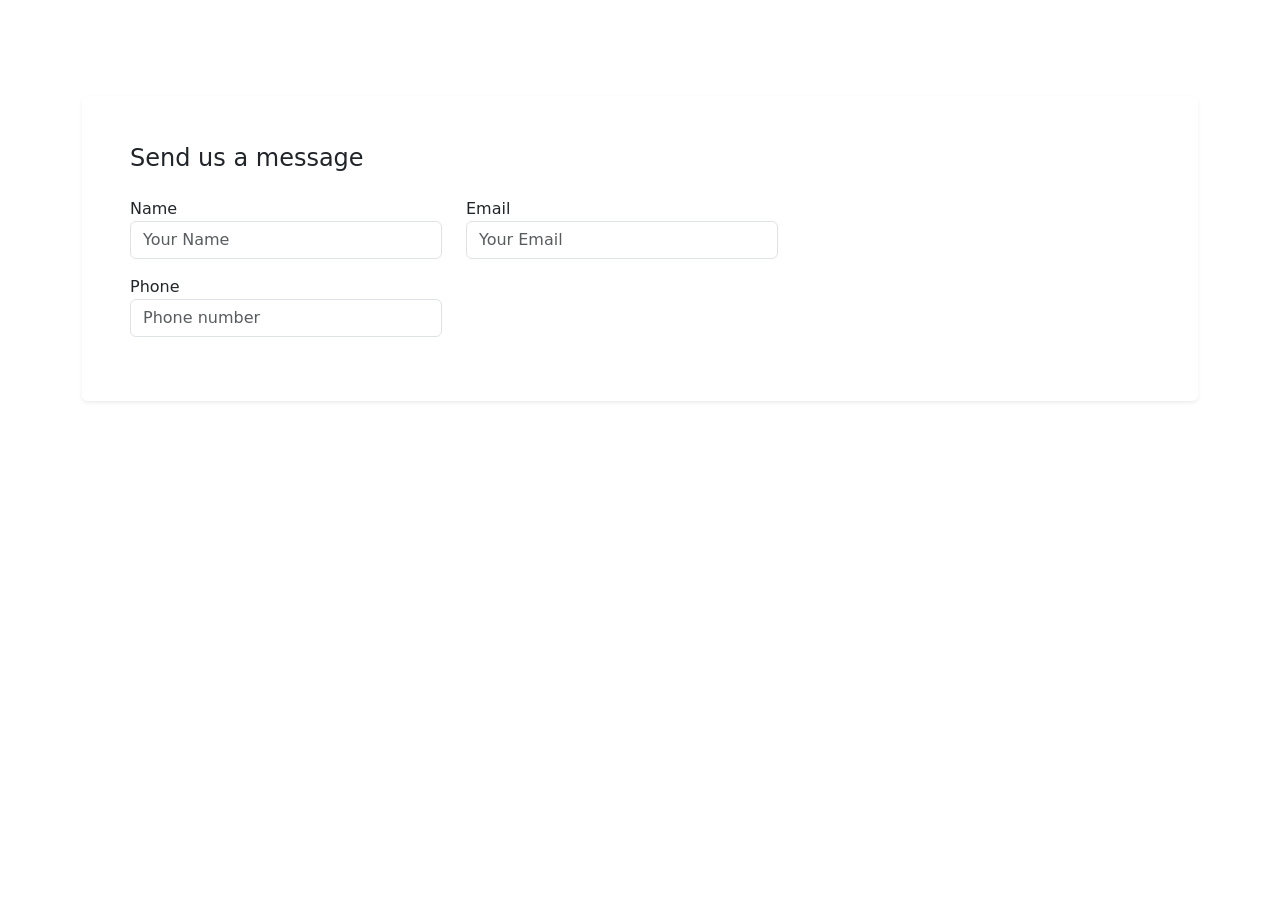
==== HTML/contact.html @ ab5b7143 "update" ====
<!DOCTYPE html>
<html lang="en">
    <head>
        <meta charset="UTF-8">
        <meta name="viewport" content="width=device-width, initial-scale=1.0">
        <link href="https://cdn.jsdelivr.net/npm/bootstrap@5.0.2/dist/css/bootstrap.min.css" rel="stylesheet" integrity="sha384-EVSTQN3/azprG1Anm3QDgpJLIm9Nao0Yz1ztcQTwFspd3yD65VohhpuuCOmLASjC" crossorigin="anonymous">
        <link href="https://cdn.jsdelivr.net/npm/bootstrap-icons@1.5.0/font/bootstrap-icons.css" rel="stylesheet">
        <link rel="stylesheet" href="/CSS/contact.css"/>

    </head>
    <body class="py-5">
        <div class="container my-5">
            <div class="card border-0 shadow-sm overflow-hidden">
                <div class="row g-0">
                    <div class="col-lg-8 p-4 p-md-5 bg-white">
                        <h4 class="mb-4 text-custom">Send us a message</h4>
                        <form action="contact.php" method="POST">
                            <div class="row g-4 mb-3">
                                <div class="col-md-6">
                                    <label class="form-label-custom">Name</label>
                                    <input type="text" name="name" class="form-control form-control-custom" placeholder="Your Name" required>
                                </div>
                                <div class="col-md-6">
                                    <label class="form-label-custom">Email</label>
                                    <input type="email" name="email" class="form-control form-control-custom" placeholder="Your Email" required>
                                </div>
                            </div>
                            <div class="row g-4 mb-3">
                                <div class="col-md-6">
                                    <label class="form-label-custom">Phone</label>
                                    <input type="text" name="phone" class="form-control form-control-custom" placeholder="Phone number" required>
                                </div>
                                
                            </div>
                        </form>
                    </div>
                </div>
            </div>
        </div>

    </body>
</html>
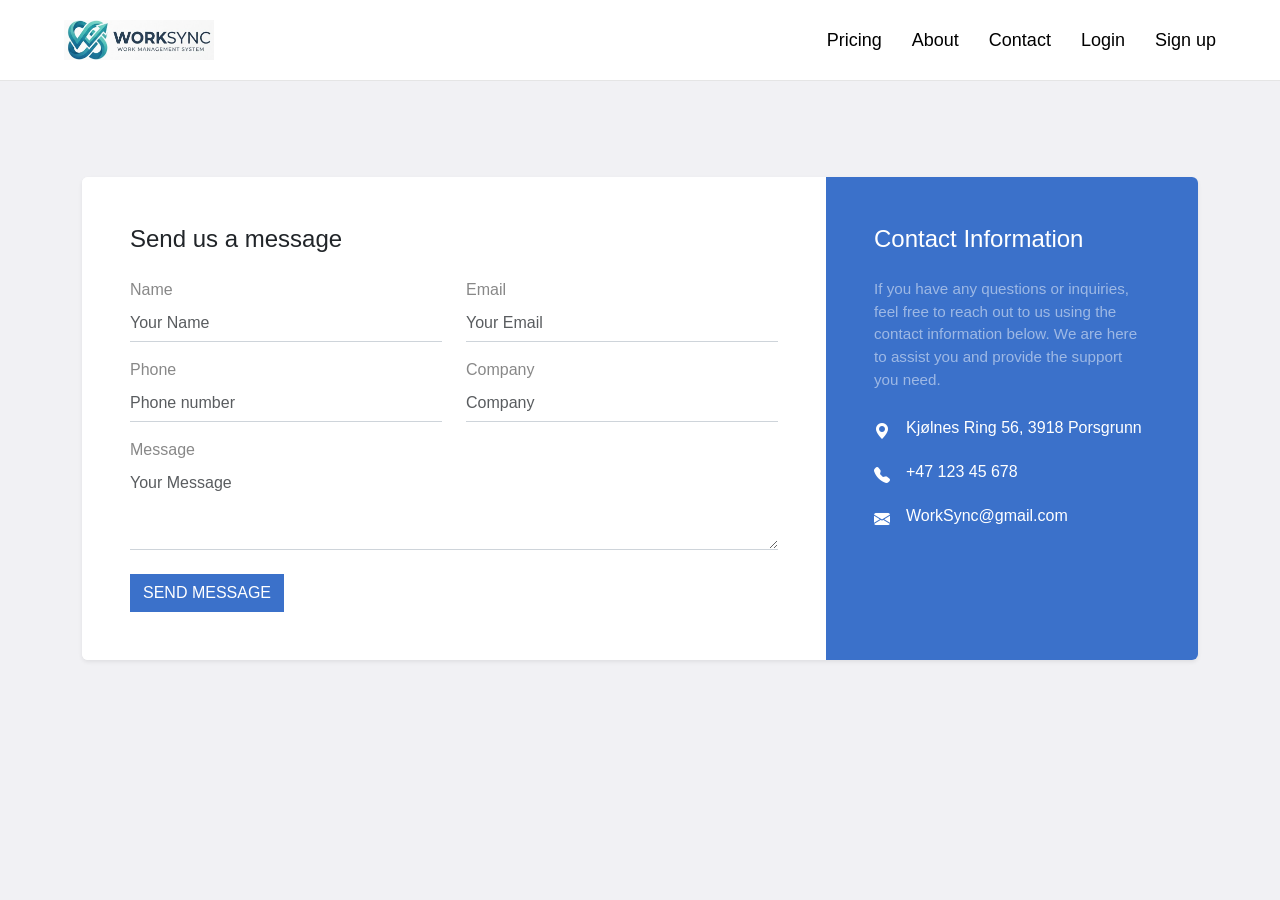
==== commit 0664ac09: "Co-authored-by: Sol Angelica Vaa Johannessen <solangelica@live.no>" ====
--- a/HTML/contact.html
+++ b/HTML/contact.html
@@ -8,7 +8,27 @@
         <link rel="stylesheet" href="/CSS/contact.css"/>
 
     </head>
-    <body class="py-5">
+   
+    <body>
+         <header class="top-header">
+        <div class="logo-container">
+            <a href="/">
+                <img src="/Images/WorkSyncLogo.png" alt="Company Name Logo" class="logo-img" width="150" height="40">
+            </a>
+        </div>
+
+        <nav class="main-nav">
+            <ul class="nav-links">
+                <li><a href="pricing.php">Pricing</a></li>
+                <li><a href="about.php">About</a></li>
+                <li><a href="contact.php">Contact</a></li>
+                <li><a href="log_in.php">Login</a></li>
+                <li><a href="register.php">Sign up</a></li>
+            </ul>
+        </nav>
+    </header>
+        <div class="py-5">
+        
         <div class="container my-5">
             <div class="card border-0 shadow-sm overflow-hidden">
                 <div class="row g-0">
@@ -30,9 +50,34 @@
                                     <label class="form-label-custom">Phone</label>
                                     <input type="text" name="phone" class="form-control form-control-custom" placeholder="Phone number" required>
                                 </div>
-                                
+                                <div class="col-md-6">
+                                    <label class="form-label-custom">Company</label>
+                                    <input type="text" name="company" class="form-control form-control-custom" placeholder="Company" required>
+                                </div>
                             </div>
+                            <div class="mb-4">
+                                <label class="form-label-custom">Message</label>
+                                <textarea name="message" class="form-control form-control-custom" placeholder="Your Message" rows="3" required></textarea>
+                            </div>
+                            <button type="submit" class="btn btn-custom text-uppercase">Send Message</button>
                         </form>
+                    </div>
+                    <div class="col-lg-4 p-md-5 bg-custom-dark text-white d-flex flex-column justify-content-between">
+                        <div>
+                            <h4 class="mb-4">Contact Information</h4>
+                            <p class="text-white-50 mb-4 " style="font-size: 0.95rem;">If you have any questions or inquiries, feel free to reach out to us using the contact information below. We are here to assist you and provide the support you need.</p>
+                            <ul class="list-unstyled">
+                                <li class="d-flex align-items-start mb-3"><i class="bi bi-geo-alt-fill me-3 mt-1"></i>
+                                    <span>Kjølnes Ring 56, 3918 Porsgrunn</span>
+                                </li>
+                                <li class="d-flex align-items-start mb-3"><i class="bi bi-telephone-fill me-3 mt-1"></i>
+                                    <span>+47 123 45 678</span>
+                                </li>
+                                <li class="d-flex align-items-start mb-3"><i class="bi bi-envelope-fill me-3 mt-1"></i>
+                                    <span>WorkSync@gmail.com</span>
+                                    </li>
+                            </ul>
+                        </div>
                     </div>
                 </div>
             </div>
--- a/CSS/contact.css
+++ b/CSS/contact.css
@@ -0,0 +1,84 @@
+*{
+    margin: 0;
+    padding: 0;
+    box-sizing: border-box;
+    font-family:Arial, Helvetica, sans-serif;
+   
+}
+body{
+     background-color:#f1f1f4;
+     min-height: 100vh;
+}
+
+.top-header{
+    width: 100%;
+    display: flex;
+    justify-content: space-between;
+    align-items: center;
+    padding: 20px 5%;
+    background-color: #ffffff;
+    border-bottom: 1px solid #e5e5e5;
+    z-index: 10;
+    
+}
+
+.main-nav .nav-links {
+    list-style: none;
+    display: flex;
+    flex-direction: row;
+    align-items: center;
+    gap: 30px;
+    margin: 0;
+    padding: 0;
+}
+
+
+.nav-links li a{
+
+    text-decoration: none;
+    font-size: 18px;
+    color:black;
+    transition: 0.3s;
+}
+
+nav a:hover {
+    color: #3b71ca;
+}
+
+nav a:active {
+    color: black;
+}
+
+.form-control-custom{
+    border: none;
+    border-bottom: 1px solid #ced4da;
+    border-radius: 0;
+    padding-left: 0;
+    padding-right: 0;
+    background-color: transparent;
+}
+
+.form-control-custom:focus {
+    outline: none;
+    box-shadow: none;
+    border-color: #3b71ca;
+}
+
+.form-label-custom{
+    font-size: 0.9 rem;
+    color: #888;
+    margin-bottom: 0.2rem;
+    display: block;
+}
+
+.bg-custom-dark{
+    background-color: #3b71ca;
+    color: #fff;
+}
+
+.btn-custom{
+    background-color: #3b71ca;
+    color: #fff;
+    border-radius: 0;
+
+}
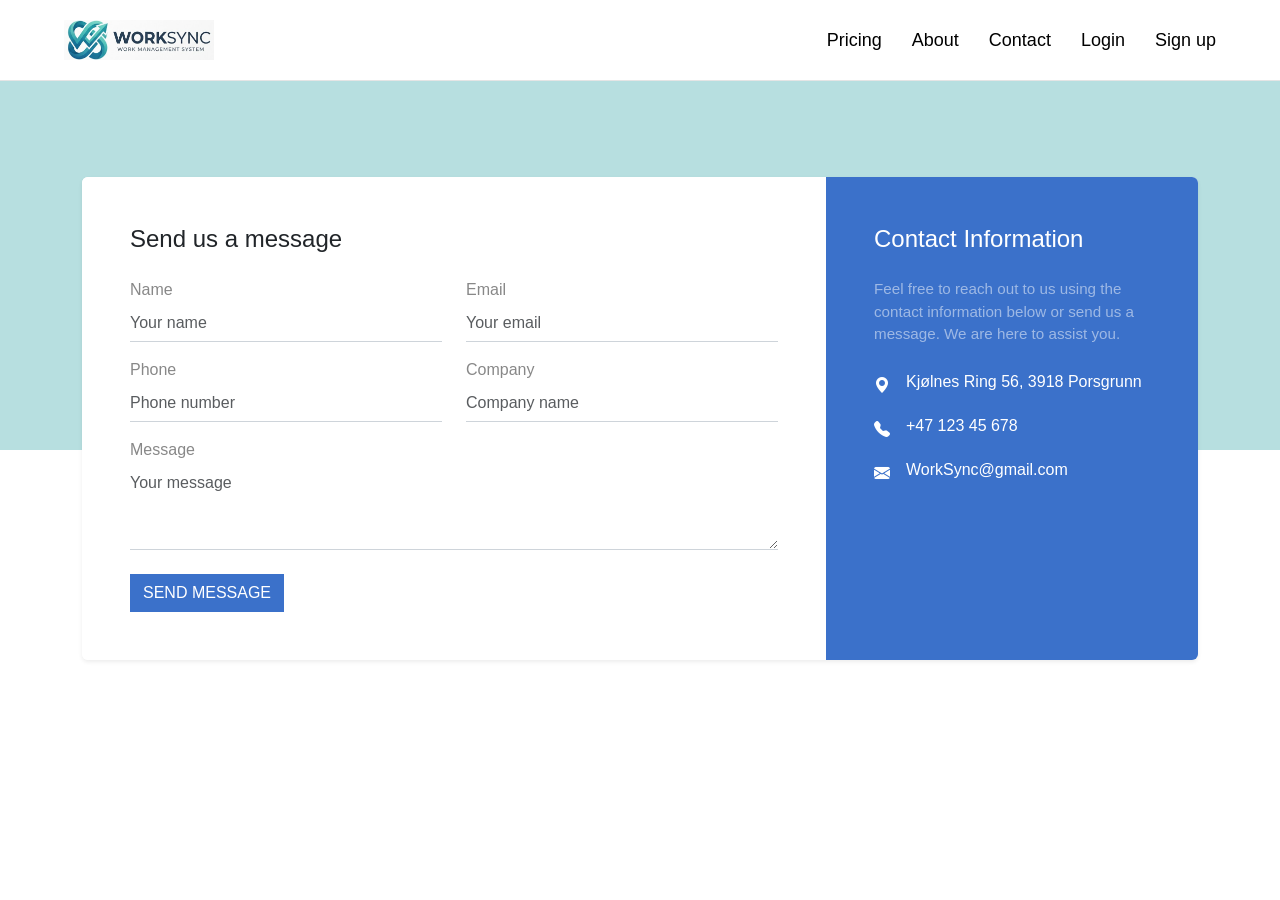
==== commit 4405a8f6: "Co-authored-by: Sol Angelica Vaa Johannessen <solangelica@live.no> Co-authored-by: Shan Fatah <shanf" ====
--- a/HTML/contact.html
+++ b/HTML/contact.html
@@ -38,11 +38,11 @@
                             <div class="row g-4 mb-3">
                                 <div class="col-md-6">
                                     <label class="form-label-custom">Name</label>
-                                    <input type="text" name="name" class="form-control form-control-custom" placeholder="Your Name" required>
+                                    <input type="text" name="name" class="form-control form-control-custom" placeholder="Your name" required>
                                 </div>
                                 <div class="col-md-6">
                                     <label class="form-label-custom">Email</label>
-                                    <input type="email" name="email" class="form-control form-control-custom" placeholder="Your Email" required>
+                                    <input type="email" name="email" class="form-control form-control-custom" placeholder="Your email" required>
                                 </div>
                             </div>
                             <div class="row g-4 mb-3">
@@ -52,12 +52,12 @@
                                 </div>
                                 <div class="col-md-6">
                                     <label class="form-label-custom">Company</label>
-                                    <input type="text" name="company" class="form-control form-control-custom" placeholder="Company" required>
+                                    <input type="text" name="company" class="form-control form-control-custom" placeholder="Company name" required>
                                 </div>
                             </div>
                             <div class="mb-4">
                                 <label class="form-label-custom">Message</label>
-                                <textarea name="message" class="form-control form-control-custom" placeholder="Your Message" rows="3" required></textarea>
+                                <textarea name="message" class="form-control form-control-custom" placeholder="Your message" rows="3" required></textarea>
                             </div>
                             <button type="submit" class="btn btn-custom text-uppercase">Send Message</button>
                         </form>
@@ -65,7 +65,7 @@
                     <div class="col-lg-4 p-md-5 bg-custom-dark text-white d-flex flex-column justify-content-between">
                         <div>
                             <h4 class="mb-4">Contact Information</h4>
-                            <p class="text-white-50 mb-4 " style="font-size: 0.95rem;">If you have any questions or inquiries, feel free to reach out to us using the contact information below. We are here to assist you and provide the support you need.</p>
+                            <p class="text-white-50 mb-4 " style="font-size: 0.95rem;">Feel free to reach out to us using the contact information below or send us a message. We are here to assist you.</p>
                             <ul class="list-unstyled">
                                 <li class="d-flex align-items-start mb-3"><i class="bi bi-geo-alt-fill me-3 mt-1"></i>
                                     <span>Kjølnes Ring 56, 3918 Porsgrunn</span>
--- a/CSS/contact.css
+++ b/CSS/contact.css
@@ -6,7 +6,7 @@
    
 }
 body{
-     background-color:#f1f1f4;
+     background: linear-gradient(to bottom, #b7dfe0 50%, #ffffff 50%);
      min-height: 100vh;
 }
 
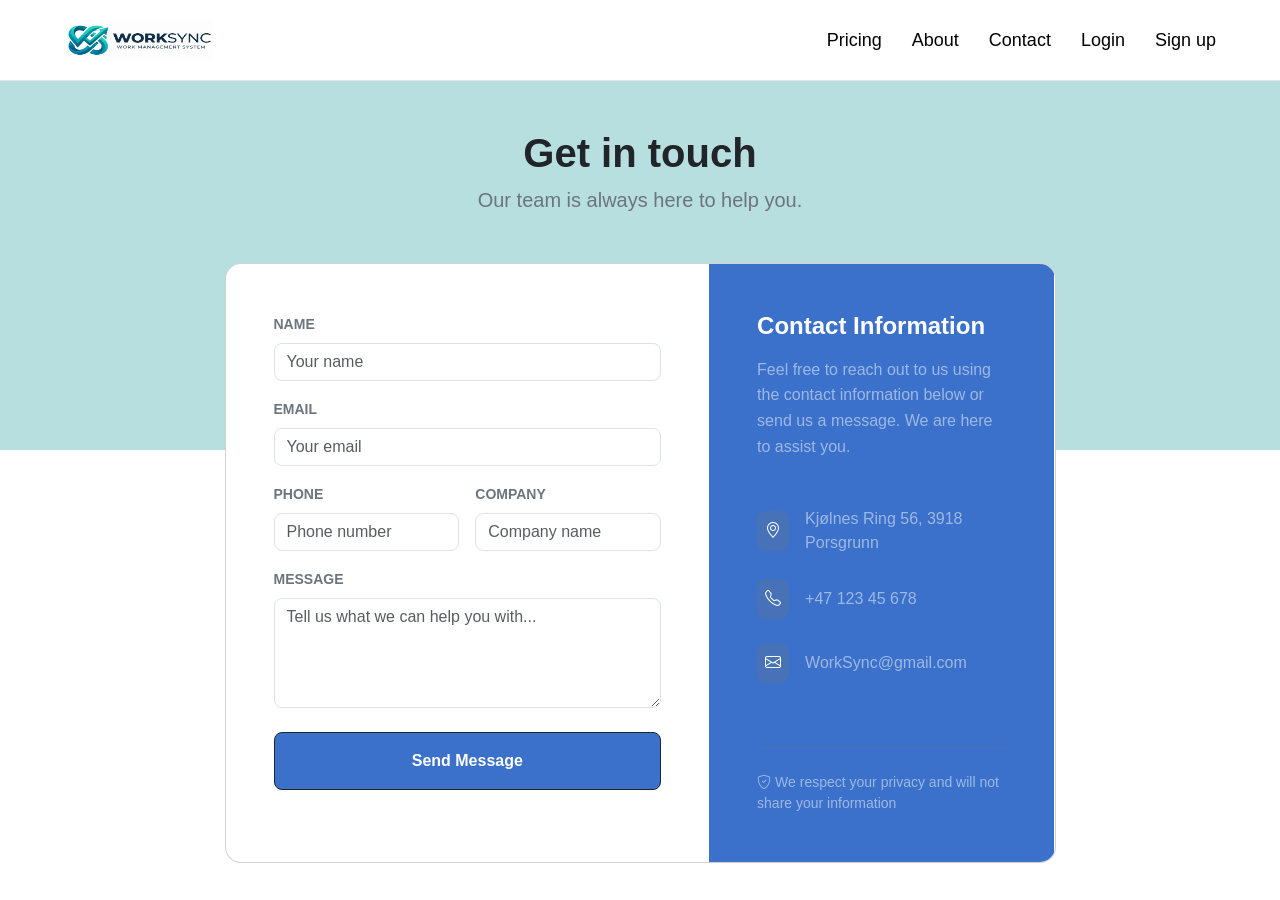
==== commit b73fa91a: "endringet logo farge og endringer i contact form" ====
--- a/HTML/contact.html
+++ b/HTML/contact.html
@@ -1,10 +1,10 @@
 <!DOCTYPE html>
 <html lang="en">
     <head>
-        <meta charset="UTF-8">
+          <meta charset="UTF-8">
         <meta name="viewport" content="width=device-width, initial-scale=1.0">
-        <link href="https://cdn.jsdelivr.net/npm/bootstrap@5.0.2/dist/css/bootstrap.min.css" rel="stylesheet" integrity="sha384-EVSTQN3/azprG1Anm3QDgpJLIm9Nao0Yz1ztcQTwFspd3yD65VohhpuuCOmLASjC" crossorigin="anonymous">
-        <link href="https://cdn.jsdelivr.net/npm/bootstrap-icons@1.5.0/font/bootstrap-icons.css" rel="stylesheet">
+       <link href="https://cdn.jsdelivr.net/npm/bootstrap@5.3.3/dist/css/bootstrap.min.css" rel="stylesheet">
+    <link href="https://cdn.jsdelivr.net/npm/bootstrap-icons@1.11.3/font/bootstrap-icons.css" rel="stylesheet">
         <link rel="stylesheet" href="/CSS/contact.css"/>
 
     </head>
@@ -13,7 +13,7 @@
          <header class="top-header">
         <div class="logo-container">
             <a href="/">
-                <img src="/Images/WorkSyncLogo.png" alt="Company Name Logo" class="logo-img" width="150" height="40">
+                <img src="/WorkSync.png" alt="Company Name Logo" class="logo-img" width="150" height="40">
             </a>
         </div>
 
@@ -27,61 +27,82 @@
             </ul>
         </nav>
     </header>
-        <div class="py-5">
-        
-        <div class="container my-5">
-            <div class="card border-0 shadow-sm overflow-hidden">
-                <div class="row g-0">
-                    <div class="col-lg-8 p-4 p-md-5 bg-white">
-                        <h4 class="mb-4 text-custom">Send us a message</h4>
-                        <form action="contact.php" method="POST">
-                            <div class="row g-4 mb-3">
+        <main class="container my-5">
+            <div class="row justify-content-center">
+                <div class="col-xl-9">
+
+                    <div class="text-center mb-5">
+                        <h1 class="fw-bold tracking-tight mb-2" style="font-size: 2.5rem;">Get in touch </h1>
+                        <p class="text-secondary fs-5">Our team is always here to help you.</p>
+                    </div>
+                        <div class="card high-end-card rounded-4 overflow-hidden bg-white">
+                            <div class="row g-0">
+
+                                <div class="col-lg-7 p-4 p-md-5">
+                                 <form action="contact.php" method="POST">
+
+                                <div class="mb-3">
+                                    <label for="nameInput" class="form-label text-secondary small fw-semibold text-uppercase tracking-wider">Name</label>
+                                    <input type="text" id="nameInput" name="name" class="form-control rounded-3" placeholder="Your name" required>
+                                </div>
+                                <div class="mb-3">
+                                    <label for="emailInput" class="form-label text-secondary small fw-semibold text-uppercase tracking-wider">Email</label>
+                                    <input type="email" id="emailInput" name="email" class="form-control rounded-3" placeholder="Your email" required>
+                                </div>
+                            
+                            <div class="row g-3 mb-3">
                                 <div class="col-md-6">
-                                    <label class="form-label-custom">Name</label>
-                                    <input type="text" name="name" class="form-control form-control-custom" placeholder="Your name" required>
+                                    <label for="phoneInput" class="form-label text-secondary small fw-semibold text-uppercase tracking-wider">Phone</label>
+                                    <input type="text" id="phoneInput" name="phone" class="form-control rounded-3" placeholder="Phone number" required>
                                 </div>
                                 <div class="col-md-6">
-                                    <label class="form-label-custom">Email</label>
-                                    <input type="email" name="email" class="form-control form-control-custom" placeholder="Your email" required>
+                                    <label for="companyInput" class="form-label text-secondary small fw-semibold text-uppercase tracking-wider">Company</label>
+                                    <input type="text" id="companyInput" name="company" class="form-control rounded-3" placeholder="Company name" required>
                                 </div>
                             </div>
-                            <div class="row g-4 mb-3">
-                                <div class="col-md-6">
-                                    <label class="form-label-custom">Phone</label>
-                                    <input type="text" name="phone" class="form-control form-control-custom" placeholder="Phone number" required>
-                                </div>
-                                <div class="col-md-6">
-                                    <label class="form-label-custom">Company</label>
-                                    <input type="text" name="company" class="form-control form-control-custom" placeholder="Company name" required>
-                                </div>
+
+                            <div class="mb-4">
+                                <label for="messageInput" class="form-label text-secondary small fw-semibold text-uppercase tracking-wider">Message</label>
+                                <textarea name="message" id="messageInput" class="form-control rounded-3" placeholder="Tell us what we can help you with..." rows="4" required></textarea>
                             </div>
-                            <div class="mb-4">
-                                <label class="form-label-custom">Message</label>
-                                <textarea name="message" class="form-control form-control-custom" placeholder="Your message" rows="3" required></textarea>
-                            </div>
-                            <button type="submit" class="btn btn-custom text-uppercase">Send Message</button>
+                            <button type="submit" class="btn btn-dark w-100 py-3 rounded-3 fw-semibold text-white" style="background-color:#3b71ca; color: white;">Send Message</button>
                         </form>
                     </div>
-                    <div class="col-lg-4 p-md-5 bg-custom-dark text-white d-flex flex-column justify-content-between">
+
+                    <div class="col-lg-5 p-4 p-md-5 bg-custom-dark text-white d-flex flex-column justify-content-between">
                         <div>
-                            <h4 class="mb-4">Contact Information</h4>
-                            <p class="text-white-50 mb-4 " style="font-size: 0.95rem;">Feel free to reach out to us using the contact information below or send us a message. We are here to assist you.</p>
-                            <ul class="list-unstyled">
-                                <li class="d-flex align-items-start mb-3"><i class="bi bi-geo-alt-fill me-3 mt-1"></i>
-                                    <span>Kjølnes Ring 56, 3918 Porsgrunn</span>
+                            <h4 class="fw-bold mb-3">Contact Information</h4>
+                            <p class="text-white-50 mb-5 fs-6 " style="line-height: 1.6;;">Feel free to reach out to us using the contact information below or send us a message. We are here to assist you.</p>
+                            <ul class="list-unstyled d-flex flex-column gap-4">
+                                <li class="d-flex align-items-center">
+                                    <div class="bg-secondary bg-opacity-25 p-2 rounded-3 me-3 text-white">
+                                        <i class="bi bi-geo-alt"></i>
+                                    </div>
+                                    <span class="text-white-50 fs-6">Kjølnes Ring 56, 3918 Porsgrunn</span>
                                 </li>
-                                <li class="d-flex align-items-start mb-3"><i class="bi bi-telephone-fill me-3 mt-1"></i>
-                                    <span>+47 123 45 678</span>
+                                <li class="d-flex align-items-center">
+                                    <div class="bg-secondary bg-opacity-25 p-2 rounded-3 me-3 text-white">
+                                        <i class="bi bi-telephone"></i>
+                                    </div>
+                                    <a href="tel:+4712345678" class="text-white-50 fs-6 text-decoration-none hover-white">+47 123 45 678</a>
                                 </li>
-                                <li class="d-flex align-items-start mb-3"><i class="bi bi-envelope-fill me-3 mt-1"></i>
-                                    <span>WorkSync@gmail.com</span>
-                                    </li>
+                                <li class="d-flex align-items-center">
+                                    <div class="bg-secondary bg-opacity-25 p-2 rounded-3 me-3 text-white">
+                                        <i class="bi bi-envelope"></i>
+                                    </div>
+                                    <a href="mailto:WorkSync@gmail.com" class="text-white-50 fs-6 text-decoration-none hover-white">WorkSync@gmail.com</a>
+                                </li>
                             </ul>
-                        </div>
+                        </div>  
+                        <div class="mt-5 pt-4 border-top border-secondary border-opacity-25">
+                            <p class="text-white-50 small mb-0"><i class="bi bi-shield-check me-1"></i>We respect your privacy and will not share your information</p>                    
                     </div>
                 </div>
+
             </div>
         </div>
-
-    </body>
+        </div>
+    </main>
+<script src="https://cdn.jsdelivr.net/npm/bootstrap@5.3.8/dist/js/bootstrap.bundle.min.js"></script>
+</body>
 </html> 
